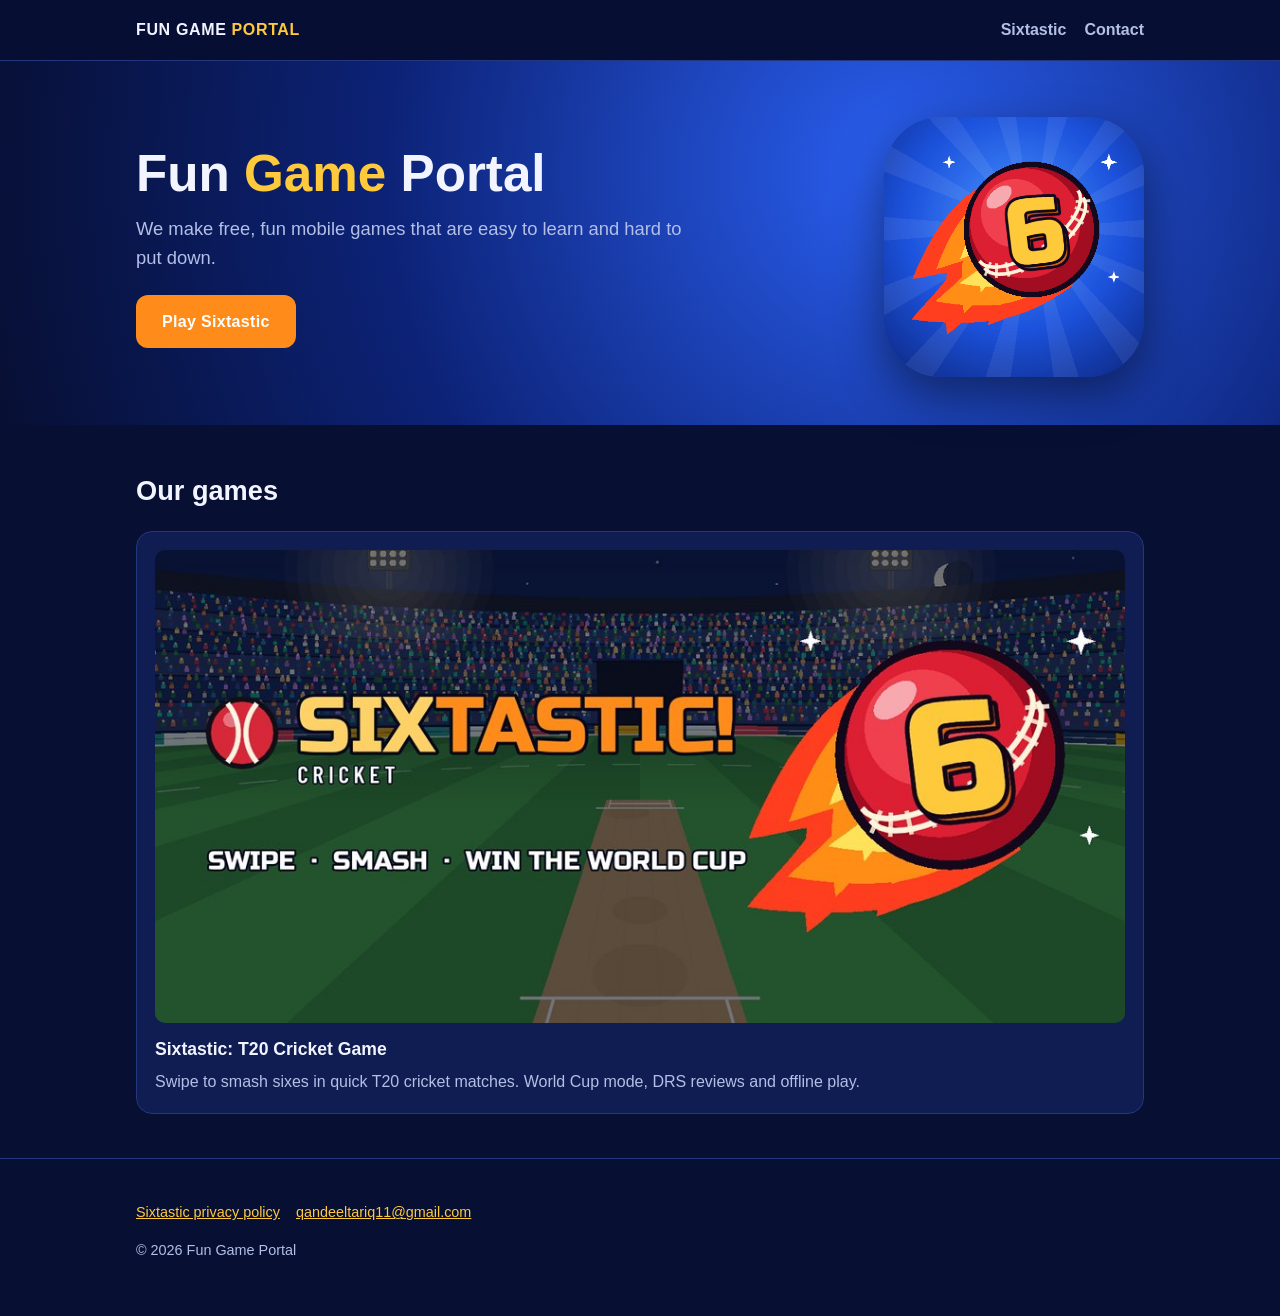
==== index.html @ e2d2b9e1 "add fun game portal site" ====
<!DOCTYPE html>
<html lang="en">
<head>
<meta charset="utf-8">
<meta name="viewport" content="width=device-width, initial-scale=1">
<title>Fun Game Portal – Free Mobile Games for Android</title>
<meta name="description" content="Fun Game Portal makes free, fun mobile games for Android, including Sixtastic: T20 Cricket Game.">
<link rel="canonical" href="https://qandeel90.github.io/">
<link rel="icon" href="assets/sixtastic-icon.png">
<meta property="og:type" content="website">
<meta property="og:title" content="Fun Game Portal">
<meta property="og:description" content="Free, fun mobile games for Android.">
<meta property="og:url" content="https://qandeel90.github.io/">
<meta property="og:image" content="https://qandeel90.github.io/assets/sixtastic-feature.jpg">
<link rel="stylesheet" href="assets/site.css">
<script type="application/ld+json">
{
  "@context": "https://schema.org",
  "@type": "Organization",
  "name": "Fun Game Portal",
  "url": "https://qandeel90.github.io/",
  "logo": "https://qandeel90.github.io/assets/sixtastic-icon.png",
  "email": "qandeeltariq11@gmail.com"
}
</script>
</head>
<body>
<header class="site">
  <div class="wrap">
    <a class="brand" href="./">FUN GAME <span>PORTAL</span></a>
    <nav><a href="sixtastic/">Sixtastic</a><a href="mailto:qandeeltariq11@gmail.com">Contact</a></nav>
  </div>
</header>

<main>
<div class="hero">
  <div class="wrap">
    <div>
      <h1>Fun <em>Game</em> Portal</h1>
      <p class="lead">We make free, fun mobile games that are easy to learn and hard to put down.</p>
      <a class="btn" href="sixtastic/">Play Sixtastic</a>
    </div>
    <img class="icon" src="assets/sixtastic-icon.png" width="260" height="260" alt="Sixtastic cricket game icon">
  </div>
</div>

<section>
  <div class="wrap">
    <h2>Our games</h2>
    <div class="grid">
      <a class="card" href="sixtastic/" style="text-decoration:none;color:inherit">
        <img src="assets/sixtastic-feature.jpg" width="1024" height="500" loading="lazy" alt="Sixtastic: T20 Cricket Game banner" style="border-radius:10px;margin-bottom:12px">
        <h3>Sixtastic: T20 Cricket Game</h3>
        <p>Swipe to smash sixes in quick T20 cricket matches. World Cup mode, DRS reviews and offline play.</p>
      </a>
    </div>
  </div>
</section>
</main>

<footer class="site">
  <div class="wrap">
    <p><a href="sixtastic/privacy-policy.html">Sixtastic privacy policy</a><a href="mailto:qandeeltariq11@gmail.com">qandeeltariq11@gmail.com</a></p>
    <p>© 2026 Fun Game Portal</p>
  </div>
</footer>
</body>
</html>
---- assets/site.css ----
:root {
  --bg: #070f33;
  --panel: #0f1d52;
  --line: #24367e;
  --text: #f2f5ff;
  --muted: #b3bfe6;
  --gold: #ffc93c;
  --accent: #ff8c1a;
}
* { box-sizing: border-box; }
html { -webkit-text-size-adjust: 100%; }
body {
  margin: 0;
  font-family: "Segoe UI", Roboto, "Helvetica Neue", Arial, sans-serif;
  background: var(--bg);
  color: var(--text);
  line-height: 1.6;
}
a { color: var(--gold); }
img { max-width: 100%; height: auto; display: block; }
.wrap { max-width: 1040px; margin: 0 auto; padding: 0 16px; }
header.site {
  border-bottom: 1px solid var(--line);
  background: rgba(7, 15, 51, 0.92);
  position: sticky; top: 0; z-index: 5;
}
header.site .wrap { display: flex; align-items: center; justify-content: space-between; height: 60px; gap: 12px; }
.brand { font-weight: 800; letter-spacing: 0.04em; color: var(--text); text-decoration: none; }
.brand span { color: var(--gold); }
nav a { color: var(--muted); text-decoration: none; margin-left: 18px; font-weight: 600; }
nav a:hover { color: var(--text); }
.hero {
  background: radial-gradient(circle at 70% 30%, #2a5ff0 0%, #0c2276 55%, var(--bg) 100%);
  padding: 56px 0 48px;
}
.hero .wrap { display: grid; grid-template-columns: 1fr 260px; gap: 32px; align-items: center; }
.hero h1 { font-size: clamp(2rem, 5vw, 3.2rem); line-height: 1.1; margin: 0 0 12px; }
.hero h1 em { color: var(--gold); font-style: normal; }
.hero p.lead { font-size: 1.15rem; color: var(--muted); margin: 0 0 22px; max-width: 560px; }
.hero .icon { border-radius: 22%; box-shadow: 0 18px 48px rgba(0, 0, 0, 0.45); }
.btn {
  display: inline-block; background: var(--accent); color: #fff; text-decoration: none;
  font-weight: 800; padding: 14px 26px; border-radius: 12px; letter-spacing: 0.02em;
}
.btn.ghost { background: transparent; border: 2px solid var(--line); color: var(--text); margin-left: 8px; }
.note { color: var(--muted); font-size: 0.9rem; margin-top: 10px; }
section { padding: 44px 0; border-bottom: 1px solid var(--line); }
h2 { font-size: 1.7rem; margin: 0 0 18px; }
h3 { margin: 0 0 6px; font-size: 1.1rem; }
.grid { display: grid; grid-template-columns: repeat(auto-fit, minmax(240px, 1fr)); gap: 16px; }
.card { background: var(--panel); border: 1px solid var(--line); border-radius: 16px; padding: 18px; }
.card p { margin: 0; color: var(--muted); }
.shots { display: grid; grid-template-columns: repeat(auto-fit, minmax(300px, 1fr)); gap: 14px; }
.shots img { border-radius: 12px; border: 1px solid var(--line); }
details { background: var(--panel); border: 1px solid var(--line); border-radius: 12px; padding: 14px 18px; margin-bottom: 10px; }
summary { cursor: pointer; font-weight: 700; }
details p { color: var(--muted); margin: 10px 0 0; }
.doc { max-width: 780px; }
.doc h1 { font-size: 2rem; margin: 36px 0 6px; }
.doc h2 { font-size: 1.3rem; margin: 28px 0 8px; }
.doc p, .doc li { color: var(--muted); }
footer.site { padding: 28px 0 40px; color: var(--muted); font-size: 0.9rem; }
footer.site a { margin-right: 16px; }
@media (max-width: 720px) {
  .hero .wrap { grid-template-columns: 1fr; }
  .hero .icon { width: 140px; }
  nav a { margin-left: 12px; }
  .btn.ghost { margin: 10px 0 0; }
}
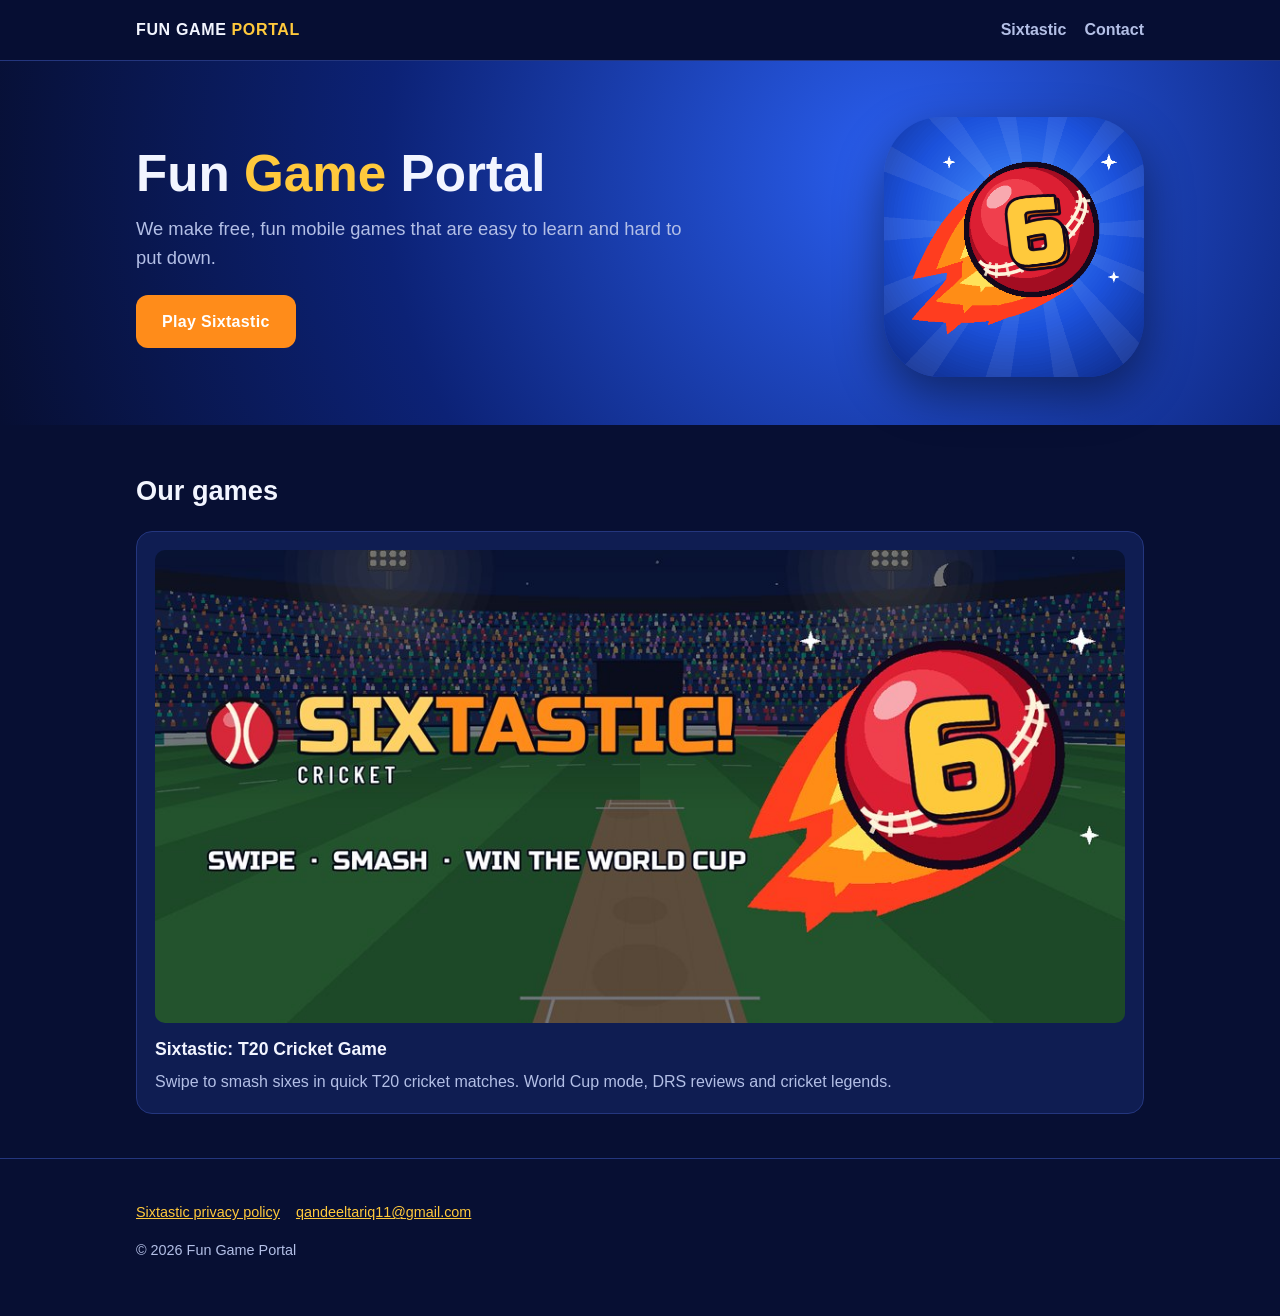
==== commit 64913e15: "update game page: online only, multiplayer coming soon" ====
--- a/index.html
+++ b/index.html
@@ -51,7 +51,7 @@
       <a class="card" href="sixtastic/" style="text-decoration:none;color:inherit">
         <img src="assets/sixtastic-feature.jpg" width="1024" height="500" loading="lazy" alt="Sixtastic: T20 Cricket Game banner" style="border-radius:10px;margin-bottom:12px">
         <h3>Sixtastic: T20 Cricket Game</h3>
-        <p>Swipe to smash sixes in quick T20 cricket matches. World Cup mode, DRS reviews and offline play.</p>
+        <p>Swipe to smash sixes in quick T20 cricket matches. World Cup mode, DRS reviews and cricket legends.</p>
       </a>
     </div>
   </div>
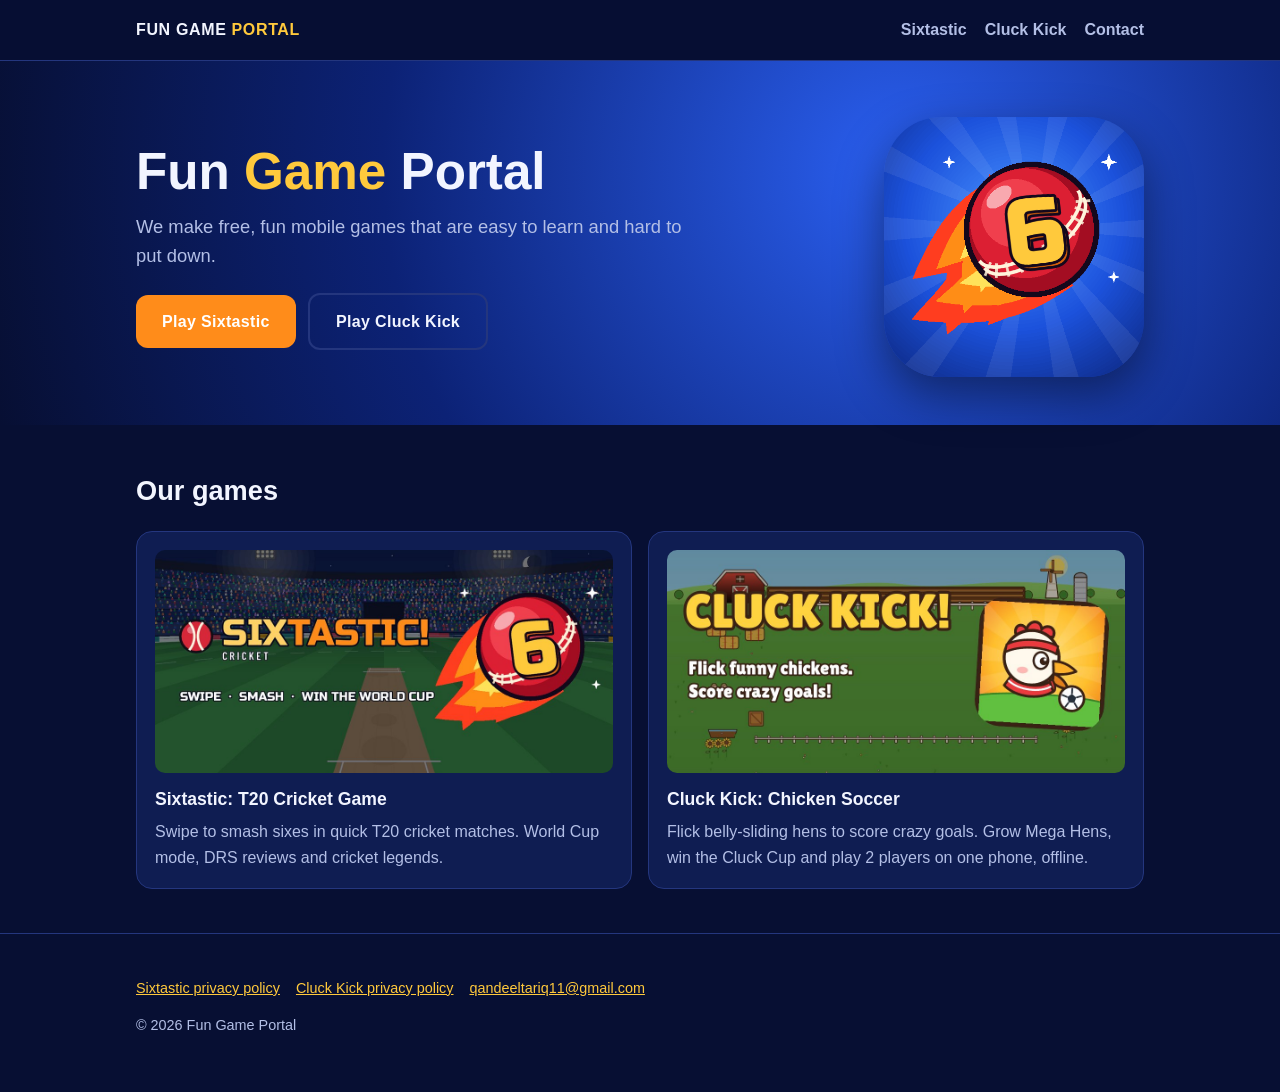
==== commit 9a922ca7: "add cluck kick game and privacy pages" ====
--- a/index.html
+++ b/index.html
@@ -4,7 +4,7 @@
 <meta charset="utf-8">
 <meta name="viewport" content="width=device-width, initial-scale=1">
 <title>Fun Game Portal – Free Mobile Games for Android</title>
-<meta name="description" content="Fun Game Portal makes free, fun mobile games for Android, including Sixtastic: T20 Cricket Game.">
+<meta name="description" content="Fun Game Portal makes free, fun mobile games for Android, including Sixtastic: T20 Cricket Game and Cluck Kick: Chicken Soccer.">
 <link rel="canonical" href="https://qandeel90.github.io/">
 <link rel="icon" href="assets/sixtastic-icon.png">
 <meta property="og:type" content="website">
@@ -28,7 +28,7 @@
 <header class="site">
   <div class="wrap">
     <a class="brand" href="./">FUN GAME <span>PORTAL</span></a>
-    <nav><a href="sixtastic/">Sixtastic</a><a href="mailto:qandeeltariq11@gmail.com">Contact</a></nav>
+    <nav><a href="sixtastic/">Sixtastic</a><a href="cluckkick/">Cluck Kick</a><a href="mailto:qandeeltariq11@gmail.com">Contact</a></nav>
   </div>
 </header>
 
@@ -39,6 +39,7 @@
       <h1>Fun <em>Game</em> Portal</h1>
       <p class="lead">We make free, fun mobile games that are easy to learn and hard to put down.</p>
       <a class="btn" href="sixtastic/">Play Sixtastic</a>
+      <a class="btn ghost" href="cluckkick/">Play Cluck Kick</a>
     </div>
     <img class="icon" src="assets/sixtastic-icon.png" width="260" height="260" alt="Sixtastic cricket game icon">
   </div>
@@ -53,6 +54,11 @@
         <h3>Sixtastic: T20 Cricket Game</h3>
         <p>Swipe to smash sixes in quick T20 cricket matches. World Cup mode, DRS reviews and cricket legends.</p>
       </a>
+      <a class="card" href="cluckkick/" style="text-decoration:none;color:inherit">
+        <img src="assets/cluckkick-feature.jpg" width="1024" height="500" loading="lazy" alt="Cluck Kick: Chicken Soccer banner" style="border-radius:10px;margin-bottom:12px">
+        <h3>Cluck Kick: Chicken Soccer</h3>
+        <p>Flick belly-sliding hens to score crazy goals. Grow Mega Hens, win the Cluck Cup and play 2 players on one phone, offline.</p>
+      </a>
     </div>
   </div>
 </section>
@@ -60,7 +66,7 @@
 
 <footer class="site">
   <div class="wrap">
-    <p><a href="sixtastic/privacy-policy.html">Sixtastic privacy policy</a><a href="mailto:qandeeltariq11@gmail.com">qandeeltariq11@gmail.com</a></p>
+    <p><a href="sixtastic/privacy-policy.html">Sixtastic privacy policy</a><a href="cluckkick/privacy-policy.html">Cluck Kick privacy policy</a><a href="mailto:qandeeltariq11@gmail.com">qandeeltariq11@gmail.com</a></p>
     <p>© 2026 Fun Game Portal</p>
   </div>
 </footer>
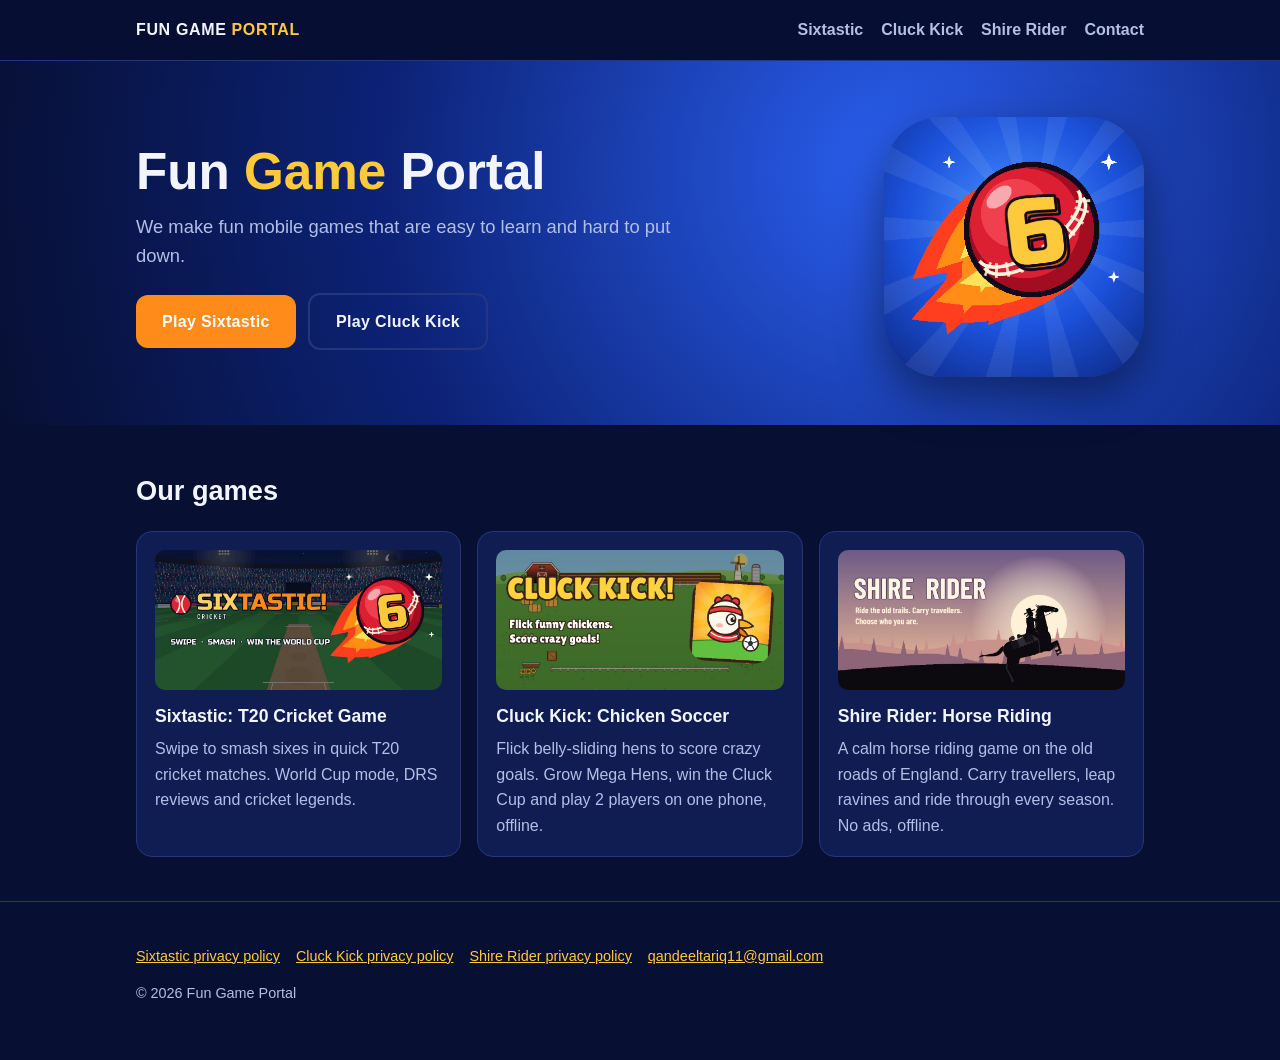
==== commit 06d00af3: "add shire rider game page" ====
--- a/index.html
+++ b/index.html
@@ -4,7 +4,7 @@
 <meta charset="utf-8">
 <meta name="viewport" content="width=device-width, initial-scale=1">
 <title>Fun Game Portal – Free Mobile Games for Android</title>
-<meta name="description" content="Fun Game Portal makes free, fun mobile games for Android, including Sixtastic: T20 Cricket Game and Cluck Kick: Chicken Soccer.">
+<meta name="description" content="Fun Game Portal makes fun mobile games for Android, including Sixtastic: T20 Cricket Game, Cluck Kick: Chicken Soccer and Shire Rider: Horse Riding.">
 <link rel="canonical" href="https://qandeel90.github.io/">
 <link rel="icon" href="assets/sixtastic-icon.png">
 <meta property="og:type" content="website">
@@ -28,7 +28,7 @@
 <header class="site">
   <div class="wrap">
     <a class="brand" href="./">FUN GAME <span>PORTAL</span></a>
-    <nav><a href="sixtastic/">Sixtastic</a><a href="cluckkick/">Cluck Kick</a><a href="mailto:qandeeltariq11@gmail.com">Contact</a></nav>
+    <nav><a href="sixtastic/">Sixtastic</a><a href="cluckkick/">Cluck Kick</a><a href="shirerider/">Shire Rider</a><a href="mailto:qandeeltariq11@gmail.com">Contact</a></nav>
   </div>
 </header>
 
@@ -37,7 +37,7 @@
   <div class="wrap">
     <div>
       <h1>Fun <em>Game</em> Portal</h1>
-      <p class="lead">We make free, fun mobile games that are easy to learn and hard to put down.</p>
+      <p class="lead">We make fun mobile games that are easy to learn and hard to put down.</p>
       <a class="btn" href="sixtastic/">Play Sixtastic</a>
       <a class="btn ghost" href="cluckkick/">Play Cluck Kick</a>
     </div>
@@ -59,6 +59,11 @@
         <h3>Cluck Kick: Chicken Soccer</h3>
         <p>Flick belly-sliding hens to score crazy goals. Grow Mega Hens, win the Cluck Cup and play 2 players on one phone, offline.</p>
       </a>
+      <a class="card" href="shirerider/" style="text-decoration:none;color:inherit">
+        <img src="assets/shirerider-feature.jpg" width="1024" height="500" loading="lazy" alt="Shire Rider: Horse Riding banner" style="border-radius:10px;margin-bottom:12px">
+        <h3>Shire Rider: Horse Riding</h3>
+        <p>A calm horse riding game on the old roads of England. Carry travellers, leap ravines and ride through every season. No ads, offline.</p>
+      </a>
     </div>
   </div>
 </section>
@@ -66,7 +71,7 @@
 
 <footer class="site">
   <div class="wrap">
-    <p><a href="sixtastic/privacy-policy.html">Sixtastic privacy policy</a><a href="cluckkick/privacy-policy.html">Cluck Kick privacy policy</a><a href="mailto:qandeeltariq11@gmail.com">qandeeltariq11@gmail.com</a></p>
+    <p><a href="sixtastic/privacy-policy.html">Sixtastic privacy policy</a><a href="cluckkick/privacy-policy.html">Cluck Kick privacy policy</a><a href="shirerider/privacy-policy.html">Shire Rider privacy policy</a><a href="mailto:qandeeltariq11@gmail.com">qandeeltariq11@gmail.com</a></p>
     <p>© 2026 Fun Game Portal</p>
   </div>
 </footer>
